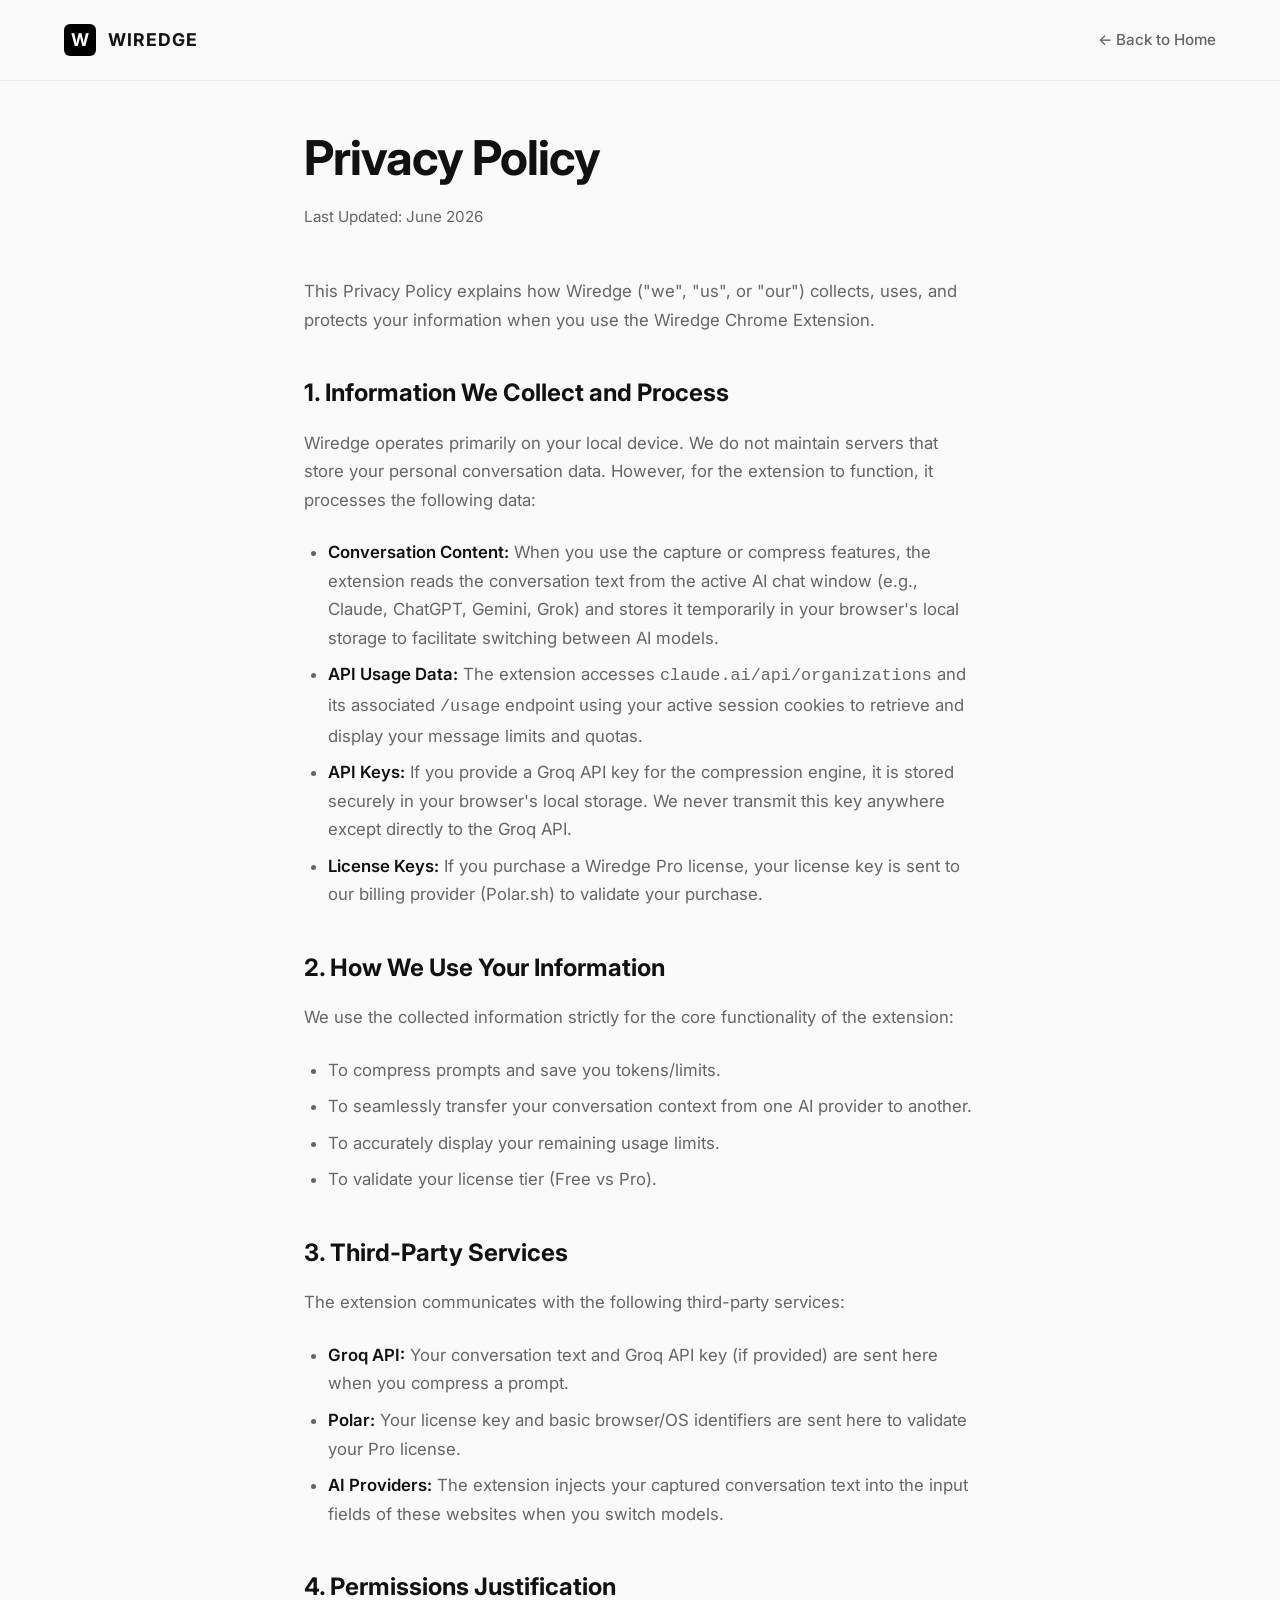
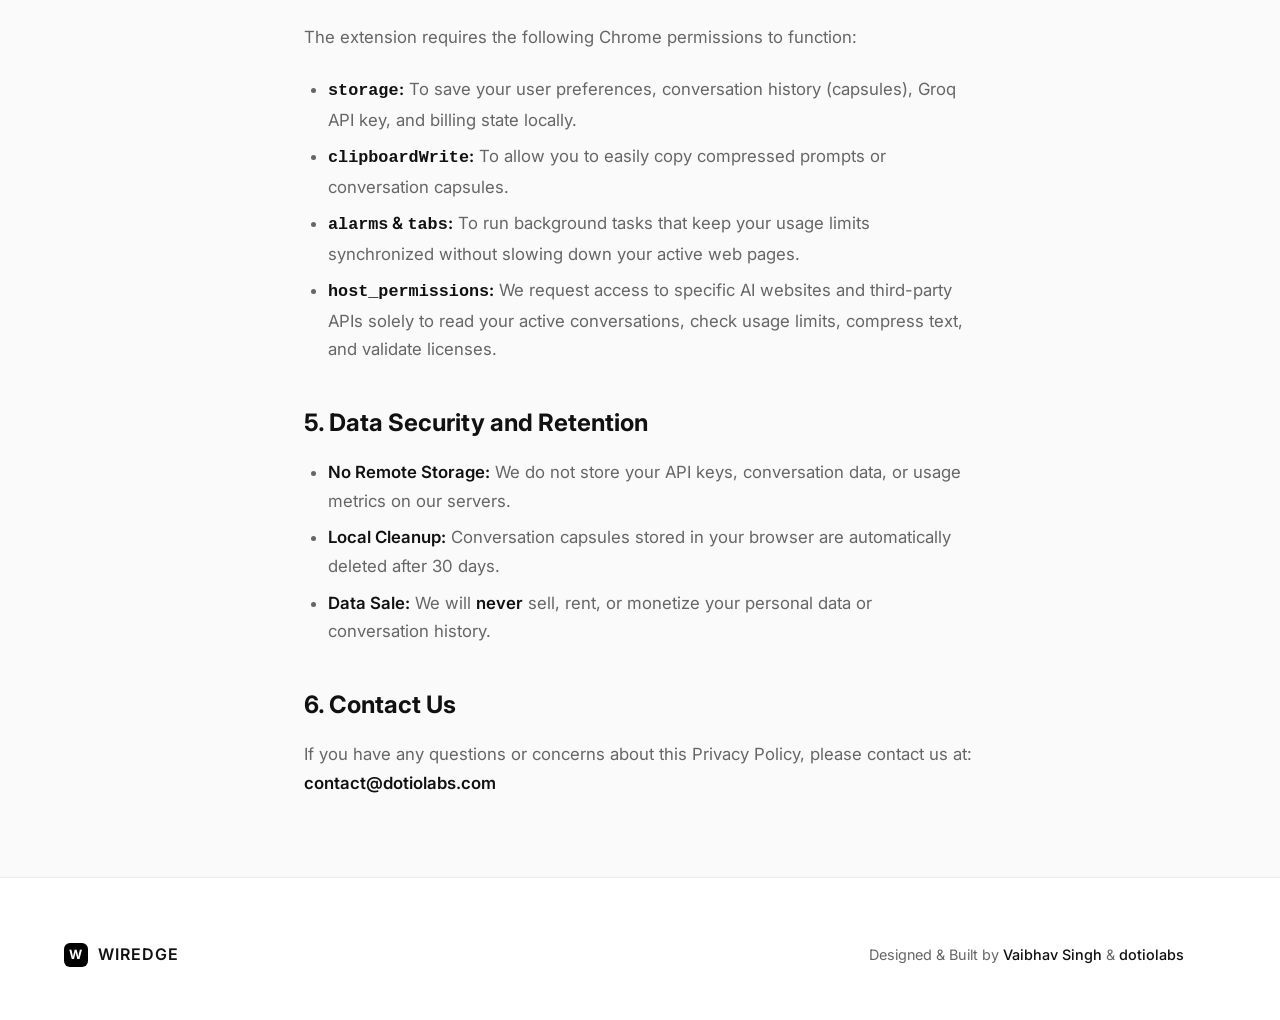
==== website/privacy.html @ f370d102 "Redesign: Studio aesthetic and Privacy Policy added" ====
<!DOCTYPE html>
<html lang="en">
<head>
    <meta charset="UTF-8">
    <meta name="viewport" content="width=device-width, initial-scale=1.0">
    <title>Privacy Policy | Wiredge</title>
    <link rel="preconnect" href="https://fonts.googleapis.com">
    <link rel="preconnect" href="https://fonts.gstatic.com" crossorigin>
    <link href="https://fonts.googleapis.com/css2?family=Inter:wght@300;400;500;600;700&display=swap" rel="stylesheet">
    <link rel="stylesheet" href="style.css">
    <style>
        .policy-container {
            max-width: 800px;
            margin: 120px auto 80px auto;
            padding: 0 5%;
        }
        .policy-container h1 {
            font-size: 3rem;
            margin-bottom: 0.5rem;
            letter-spacing: -1px;
        }
        .policy-date {
            color: var(--text-secondary);
            margin-bottom: 3rem;
            font-size: 0.95rem;
        }
        .policy-content h2 {
            font-size: 1.5rem;
            margin-top: 2.5rem;
            margin-bottom: 1rem;
            color: var(--text-primary);
        }
        .policy-content p, .policy-content ul {
            margin-bottom: 1.5rem;
            color: var(--text-secondary);
            font-size: 1.05rem;
            line-height: 1.7;
        }
        .policy-content ul {
            padding-left: 1.5rem;
        }
        .policy-content li {
            margin-bottom: 0.5rem;
        }
        .policy-content strong {
            color: var(--text-primary);
            font-weight: 600;
        }
    </style>
</head>
<body>
    <nav class="navbar">
        <div class="logo">
            <span class="logo-mark">W</span>
            <span class="logo-text">WIREDGE</span>
        </div>
        <div class="nav-links">
            <a href="index.html">← Back to Home</a>
        </div>
    </nav>

    <main class="policy-container">
        <h1>Privacy Policy</h1>
        <div class="policy-date">Last Updated: June 2026</div>
        
        <div class="policy-content">
            <p>This Privacy Policy explains how Wiredge ("we", "us", or "our") collects, uses, and protects your information when you use the Wiredge Chrome Extension.</p>

            <h2>1. Information We Collect and Process</h2>
            <p>Wiredge operates primarily on your local device. We do not maintain servers that store your personal conversation data. However, for the extension to function, it processes the following data:</p>
            <ul>
                <li><strong>Conversation Content:</strong> When you use the capture or compress features, the extension reads the conversation text from the active AI chat window (e.g., Claude, ChatGPT, Gemini, Grok) and stores it temporarily in your browser's local storage to facilitate switching between AI models.</li>
                <li><strong>API Usage Data:</strong> The extension accesses <code>claude.ai/api/organizations</code> and its associated <code>/usage</code> endpoint using your active session cookies to retrieve and display your message limits and quotas.</li>
                <li><strong>API Keys:</strong> If you provide a Groq API key for the compression engine, it is stored securely in your browser's local storage. We never transmit this key anywhere except directly to the Groq API.</li>
                <li><strong>License Keys:</strong> If you purchase a Wiredge Pro license, your license key is sent to our billing provider (Polar.sh) to validate your purchase.</li>
            </ul>

            <h2>2. How We Use Your Information</h2>
            <p>We use the collected information strictly for the core functionality of the extension:</p>
            <ul>
                <li>To compress prompts and save you tokens/limits.</li>
                <li>To seamlessly transfer your conversation context from one AI provider to another.</li>
                <li>To accurately display your remaining usage limits.</li>
                <li>To validate your license tier (Free vs Pro).</li>
            </ul>

            <h2>3. Third-Party Services</h2>
            <p>The extension communicates with the following third-party services:</p>
            <ul>
                <li><strong>Groq API:</strong> Your conversation text and Groq API key (if provided) are sent here when you compress a prompt.</li>
                <li><strong>Polar:</strong> Your license key and basic browser/OS identifiers are sent here to validate your Pro license.</li>
                <li><strong>AI Providers:</strong> The extension injects your captured conversation text into the input fields of these websites when you switch models.</li>
            </ul>

            <h2>4. Permissions Justification</h2>
            <p>The extension requires the following Chrome permissions to function:</p>
            <ul>
                <li><strong><code>storage</code>:</strong> To save your user preferences, conversation history (capsules), Groq API key, and billing state locally.</li>
                <li><strong><code>clipboardWrite</code>:</strong> To allow you to easily copy compressed prompts or conversation capsules.</li>
                <li><strong><code>alarms</code> & <code>tabs</code>:</strong> To run background tasks that keep your usage limits synchronized without slowing down your active web pages.</li>
                <li><strong><code>host_permissions</code>:</strong> We request access to specific AI websites and third-party APIs solely to read your active conversations, check usage limits, compress text, and validate licenses.</li>
            </ul>

            <h2>5. Data Security and Retention</h2>
            <ul>
                <li><strong>No Remote Storage:</strong> We do not store your API keys, conversation data, or usage metrics on our servers.</li>
                <li><strong>Local Cleanup:</strong> Conversation capsules stored in your browser are automatically deleted after 30 days.</li>
                <li><strong>Data Sale:</strong> We will <strong>never</strong> sell, rent, or monetize your personal data or conversation history.</li>
            </ul>

            <h2>6. Contact Us</h2>
            <p>If you have any questions or concerns about this Privacy Policy, please contact us at: <strong>contact@dotiolabs.com</strong></p>
        </div>
    </main>

    <footer class="footer">
        <div class="footer-content">
            <div class="footer-brand">
                <span class="logo-mark small">W</span> WIREDGE
            </div>
            <div class="footer-credits">
                Designed & Built by <strong>Vaibhav Singh</strong> & <strong>dotiolabs</strong>
            </div>
        </div>
    </footer>
</body>
</html>
---- website/style.css ----
:root {
    --bg-color: #FAFAFA;
    --card-bg: #FFFFFF;
    --card-border: #EAEAEA;
    --text-primary: #111111;
    --text-secondary: #666666;
    --accent-primary: #000000;
    --accent-secondary: #F3F3F3;
    --font-sans: 'Inter', 'Outfit', sans-serif;
    --font-mono: 'IBM Plex Mono', monospace;
    --shadow-sm: 0 4px 12px rgba(0, 0, 0, 0.04);
    --shadow-md: 0 12px 32px rgba(0, 0, 0, 0.06);
}

* {
    margin: 0;
    padding: 0;
    box-sizing: border-box;
}

body {
    font-family: var(--font-sans);
    background-color: var(--bg-color);
    color: var(--text-primary);
    line-height: 1.6;
    overflow-x: hidden;
    -webkit-font-smoothing: antialiased;
}

/* Navbar */
.navbar {
    display: flex;
    justify-content: space-between;
    align-items: center;
    padding: 1.5rem 5%;
    background: rgba(250, 250, 250, 0.9);
    backdrop-filter: blur(12px);
    position: fixed;
    width: 100%;
    top: 0;
    z-index: 100;
    border-bottom: 1px solid var(--card-border);
}

.logo {
    display: flex;
    align-items: center;
    gap: 12px;
}

.logo-mark {
    width: 32px;
    height: 32px;
    background: var(--accent-primary);
    border-radius: 6px;
    display: flex;
    align-items: center;
    justify-content: center;
    font-weight: 700;
    color: #FFFFFF;
    font-size: 1.1rem;
}

.logo-text {
    font-weight: 700;
    letter-spacing: 1px;
    font-size: 1.1rem;
}

.nav-links {
    display: flex;
    align-items: center;
    gap: 2.5rem;
}

.nav-links a {
    color: var(--text-secondary);
    text-decoration: none;
    font-weight: 500;
    font-size: 0.95rem;
    transition: color 0.2s;
}

.nav-links a:hover {
    color: var(--text-primary);
}

/* Buttons */
.btn-primary {
    background: var(--accent-primary);
    color: #FFFFFF !important;
    padding: 0.7rem 1.4rem;
    border-radius: 6px;
    text-decoration: none;
    font-weight: 500;
    transition: background 0.2s, transform 0.2s;
    border: 1px solid var(--accent-primary);
    display: inline-block;
}

.btn-primary:hover {
    background: #333333;
    transform: translateY(-1px);
}

.btn-secondary {
    background: var(--card-bg);
    color: var(--text-primary) !important;
    border: 1px solid var(--card-border);
    padding: 0.7rem 1.4rem;
    border-radius: 6px;
    text-decoration: none;
    font-weight: 500;
    transition: border-color 0.2s, background 0.2s;
    display: inline-block;
}

.btn-secondary:hover {
    border-color: #CCCCCC;
    background: var(--accent-secondary);
}

.large-btn {
    padding: 1rem 2rem;
    font-size: 1.05rem;
}

/* Hero Section */
.hero {
    min-height: 90vh;
    display: flex;
    align-items: center;
    justify-content: center;
    text-align: center;
    padding: 0 5%;
    padding-top: 100px;
    background: radial-gradient(circle at 50% -20%, #F4F4F4 0%, var(--bg-color) 60%);
}

.hero-content {
    max-width: 840px;
}

.badge-pill {
    display: inline-block;
    padding: 0.4rem 1rem;
    background: var(--accent-secondary);
    border: 1px solid var(--card-border);
    color: var(--text-secondary);
    border-radius: 50px;
    font-family: var(--font-mono);
    font-size: 0.85rem;
    margin-bottom: 2rem;
}

.hero h1 {
    font-size: 4rem;
    font-weight: 700;
    line-height: 1.1;
    margin-bottom: 1.5rem;
    letter-spacing: -1.5px;
    color: var(--text-primary);
}

.hero-subtext {
    font-size: 1.25rem;
    color: var(--text-secondary);
    margin-bottom: 3rem;
    font-weight: 400;
    max-width: 600px;
    margin-left: auto;
    margin-right: auto;
}

.hero-actions {
    display: flex;
    gap: 1rem;
    justify-content: center;
}

/* Features */
.features-section {
    padding: 8rem 5%;
    background: #FFFFFF;
    border-top: 1px solid var(--card-border);
    border-bottom: 1px solid var(--card-border);
}

.section-heading {
    text-align: center;
    margin-bottom: 5rem;
}

.section-heading h2 {
    font-size: 2.5rem;
    margin-bottom: 1rem;
    font-weight: 600;
    letter-spacing: -0.5px;
}

.section-heading p {
    color: var(--text-secondary);
    font-size: 1.15rem;
}

.features-grid {
    display: grid;
    grid-template-columns: repeat(auto-fit, minmax(280px, 1fr));
    gap: 2.5rem;
    max-width: 1200px;
    margin: 0 auto;
}

.feature-card {
    background: var(--bg-color);
    border: 1px solid var(--card-border);
    padding: 2.5rem;
    border-radius: 12px;
    transition: transform 0.3s, box-shadow 0.3s;
}

.feature-card:hover {
    transform: translateY(-4px);
    box-shadow: var(--shadow-sm);
}

.feature-icon {
    font-size: 2rem;
    margin-bottom: 1.5rem;
    color: var(--text-primary);
}

.feature-card h3 {
    font-size: 1.2rem;
    margin-bottom: 1rem;
    font-weight: 600;
}

.feature-card p {
    color: var(--text-secondary);
    font-size: 0.95rem;
    line-height: 1.7;
}

/* Install Section */
.install-section {
    padding: 8rem 5%;
    max-width: 1200px;
    margin: 0 auto;
}

.install-container {
    display: grid;
    grid-template-columns: 1fr 1fr;
    gap: 5rem;
    align-items: center;
}

.install-text h2 {
    font-size: 2.5rem;
    margin-bottom: 1rem;
    font-weight: 600;
    letter-spacing: -0.5px;
}

.install-text p {
    color: var(--text-secondary);
    margin-bottom: 3rem;
    font-size: 1.1rem;
}

.install-steps {
    list-style: none;
}

.install-steps li {
    margin-bottom: 1.8rem;
    display: flex;
    align-items: flex-start;
    gap: 1.2rem;
    font-size: 1.05rem;
    color: var(--text-secondary);
}

.install-steps code {
    background: var(--accent-secondary);
    padding: 2px 6px;
    border-radius: 4px;
    font-family: var(--font-mono);
    font-size: 0.9em;
    color: var(--text-primary);
    border: 1px solid var(--card-border);
}

.step-num {
    width: 32px;
    height: 32px;
    background: var(--card-bg);
    border: 1px solid var(--card-border);
    color: var(--text-primary);
    border-radius: 50%;
    display: flex;
    align-items: center;
    justify-content: center;
    font-weight: 600;
    flex-shrink: 0;
    font-size: 0.9rem;
    box-shadow: var(--shadow-sm);
}

/* Mock Browser */
.mock-browser {
    background: var(--card-bg);
    border-radius: 12px;
    border: 1px solid var(--card-border);
    overflow: hidden;
    box-shadow: var(--shadow-md);
}

.browser-head {
    background: var(--accent-secondary);
    padding: 12px 16px;
    display: flex;
    align-items: center;
    gap: 8px;
    border-bottom: 1px solid var(--card-border);
}

.dot {
    width: 10px; height: 10px; border-radius: 50%;
}
.dot.red { background: #E5E5E5; }
.dot.yellow { background: #E5E5E5; }
.dot.green { background: #E5E5E5; }

.url-bar {
    background: var(--card-bg);
    padding: 6px 16px;
    border-radius: 6px;
    margin-left: 12px;
    flex-grow: 1;
    font-family: var(--font-mono);
    font-size: 0.8rem;
    color: var(--text-secondary);
    border: 1px solid var(--card-border);
    text-align: center;
}

.browser-body {
    padding: 2.5rem;
}

.mock-ext-card {
    background: var(--bg-color);
    border: 1px solid var(--card-border);
    padding: 20px;
    border-radius: 8px;
    display: flex;
    align-items: center;
    gap: 16px;
}

.ext-icon {
    width: 48px; height: 48px;
    background: var(--accent-primary);
    border-radius: 8px;
    display: flex; align-items: center; justify-content: center;
    font-weight: 700; font-size: 1.5rem; color: #FFFFFF;
}

.ext-info {
    flex-grow: 1;
    display: flex; flex-direction: column; gap: 4px;
}

.ext-info strong { font-size: 1rem; font-weight: 600; }
.ext-info span { font-size: 0.8rem; color: var(--text-secondary); }

.toggle-switch {
    width: 36px; height: 20px;
    background: var(--accent-primary);
    border-radius: 20px;
    position: relative;
}

.toggle-switch::after {
    content: '';
    position: absolute;
    width: 16px; height: 16px;
    background: white;
    border-radius: 50%;
    top: 2px; right: 2px;
    box-shadow: 0 1px 3px rgba(0,0,0,0.2);
}

/* Footer */
.footer {
    border-top: 1px solid var(--card-border);
    padding: 4rem 5%;
    background: var(--card-bg);
}

.footer-content {
    max-width: 1200px;
    margin: 0 auto;
    display: flex;
    justify-content: space-between;
    align-items: center;
}

.footer-brand {
    display: flex; align-items: center; gap: 10px;
    font-weight: 600; letter-spacing: 1px;
}

.logo-mark.small {
    width: 24px; height: 24px; font-size: 0.8rem;
}

.footer-links {
    display: flex;
    gap: 2rem;
    align-items: center;
}

.footer-links a {
    color: var(--text-secondary);
    text-decoration: none;
    font-size: 0.9rem;
    transition: color 0.2s;
}

.footer-links a:hover {
    color: var(--text-primary);
}

.footer-credits {
    color: var(--text-secondary);
    font-size: 0.9rem;
    margin-right: 2rem;
}

.footer-credits strong {
    color: var(--text-primary);
    font-weight: 500;
}

.footer-socials {
    display: flex; gap: 1rem;
}

.social-link {
    color: var(--text-secondary);
    transition: color 0.2s;
}

.social-link:hover {
    color: var(--text-primary);
}

/* Responsive */
@media (max-width: 768px) {
    .hero h1 { font-size: 2.8rem; letter-spacing: -1px; }
    .install-container { grid-template-columns: 1fr; gap: 3rem; }
    .footer-content { flex-direction: column; gap: 2rem; text-align: center; }
    .footer-links { flex-direction: column; gap: 1rem; }
    .footer-credits { margin-right: 0; margin-bottom: 1rem; }
    .nav-links { display: none; }
}
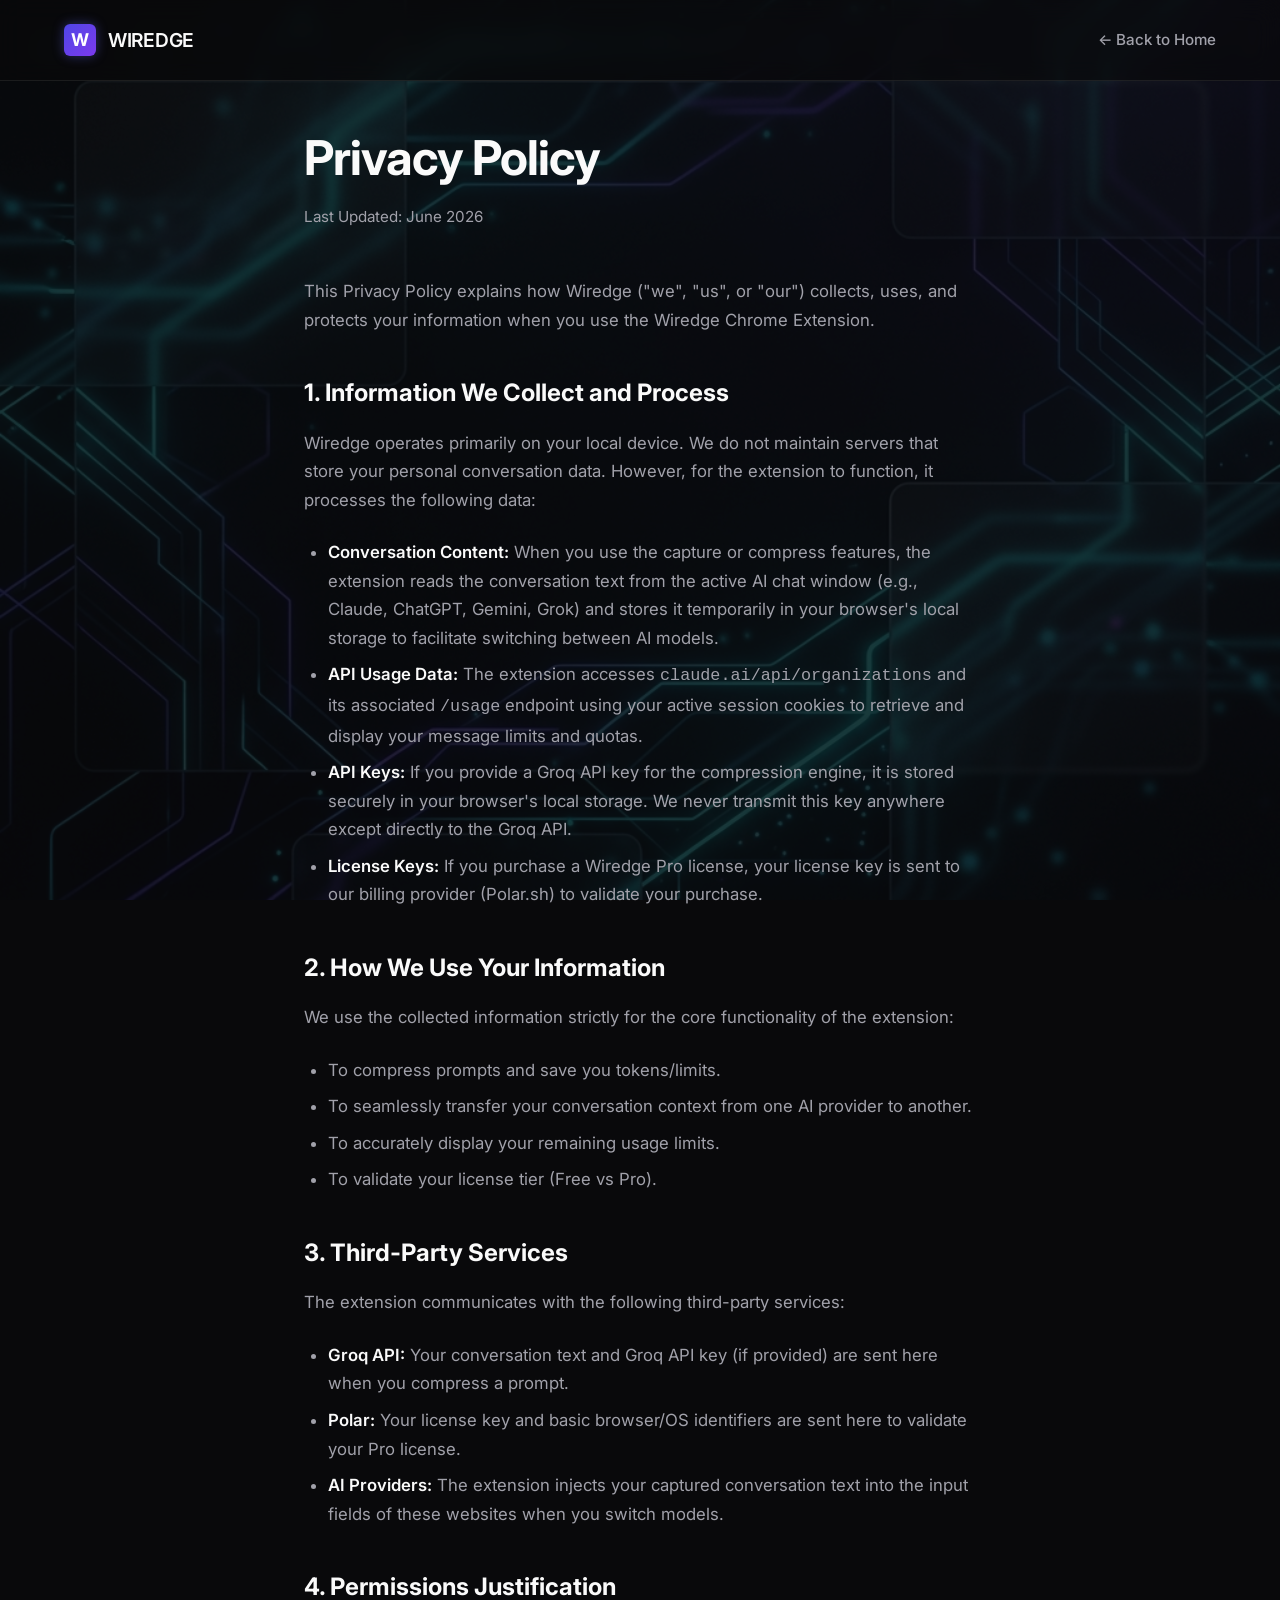
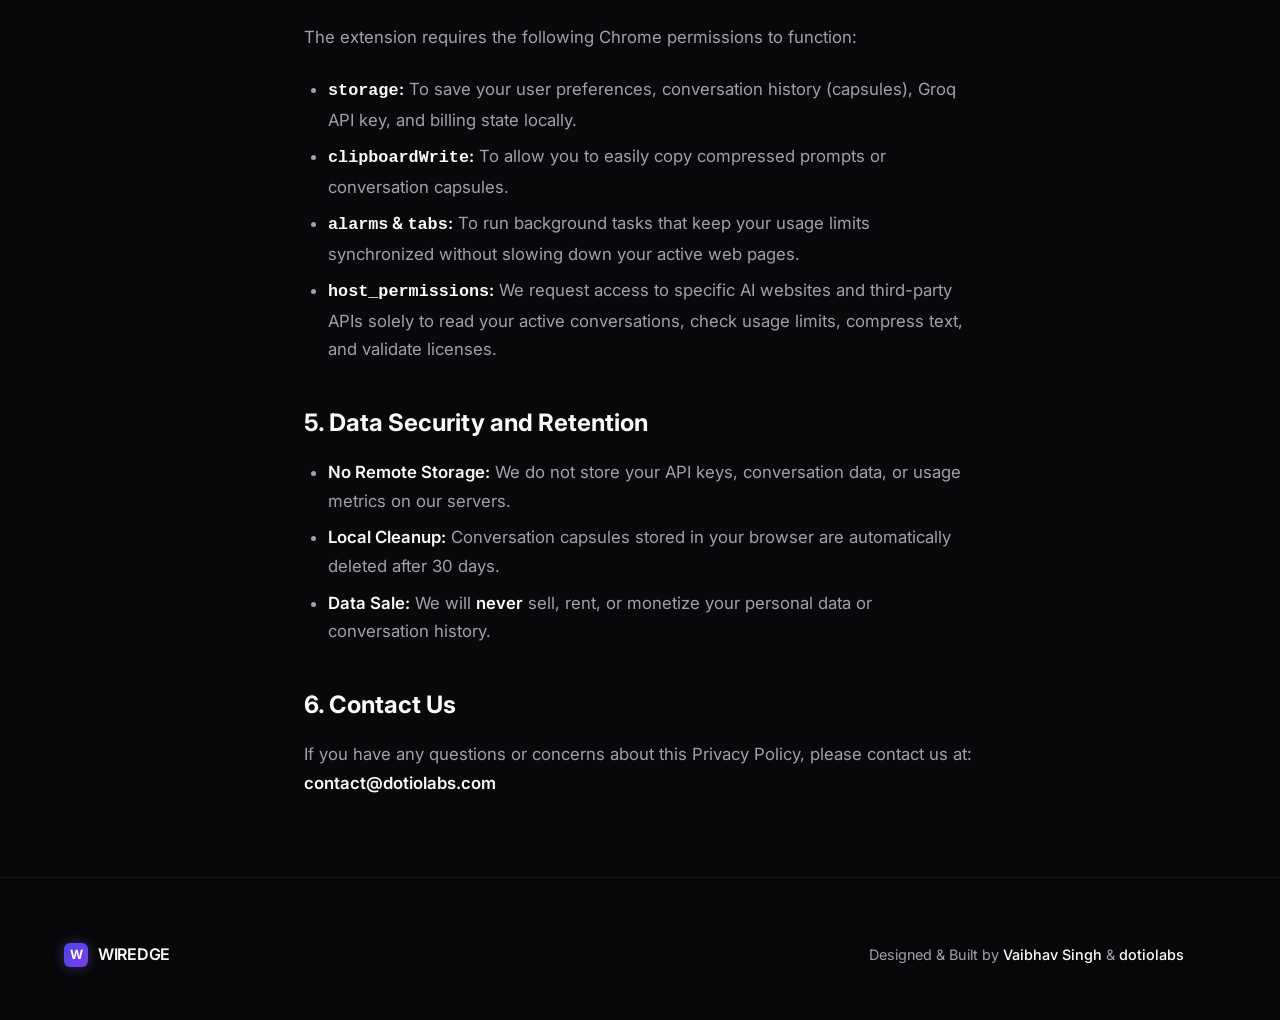
==== commit b57fe476: "Revert theme: Switch to dark glassmorphism matching extension UI" ====
--- a/website/privacy.html
+++ b/website/privacy.html
@@ -49,6 +49,7 @@
     </style>
 </head>
 <body>
+    <div class="glass-bg"></div>
     <nav class="navbar">
         <div class="logo">
             <span class="logo-mark">W</span>
--- a/website/style.css
+++ b/website/style.css
@@ -1,15 +1,14 @@
 :root {
-    --bg-color: #FAFAFA;
-    --card-bg: #FFFFFF;
-    --card-border: #EAEAEA;
-    --text-primary: #111111;
-    --text-secondary: #666666;
-    --accent-primary: #000000;
-    --accent-secondary: #F3F3F3;
-    --font-sans: 'Inter', 'Outfit', sans-serif;
-    --font-mono: 'IBM Plex Mono', monospace;
-    --shadow-sm: 0 4px 12px rgba(0, 0, 0, 0.04);
-    --shadow-md: 0 12px 32px rgba(0, 0, 0, 0.06);
+    --bg-color: #09090B;
+    --card-bg: rgba(17, 17, 19, 0.65);
+    --card-border: rgba(255, 255, 255, 0.08);
+    --text-primary: #FAFAFA;
+    --text-secondary: #A1A1AA;
+    --accent-indigo: #6366F1;
+    --gradient-primary: linear-gradient(135deg, #4F46E5 0%, #7C3AED 100%);
+    --font-sans: 'Inter', -apple-system, sans-serif;
+    --font-mono: 'JetBrains Mono', 'Fira Code', monospace;
+    --shadow-md: 0 10px 30px rgba(0, 0, 0, 0.4);
 }
 
 * {
@@ -27,14 +26,26 @@
     -webkit-font-smoothing: antialiased;
 }
 
+.glass-bg {
+    position: fixed;
+    top: 0; left: 0; right: 0; bottom: 0;
+    background-image: url('assets/hero-bg.png');
+    background-size: cover;
+    background-position: center;
+    opacity: 0.2;
+    z-index: -1;
+    pointer-events: none;
+}
+
 /* Navbar */
 .navbar {
     display: flex;
     justify-content: space-between;
     align-items: center;
     padding: 1.5rem 5%;
-    background: rgba(250, 250, 250, 0.9);
+    background: rgba(9, 9, 11, 0.7);
     backdrop-filter: blur(12px);
+    -webkit-backdrop-filter: blur(12px);
     position: fixed;
     width: 100%;
     top: 0;
@@ -51,7 +62,7 @@
 .logo-mark {
     width: 32px;
     height: 32px;
-    background: var(--accent-primary);
+    background: var(--gradient-primary);
     border-radius: 6px;
     display: flex;
     align-items: center;
@@ -59,12 +70,13 @@
     font-weight: 700;
     color: #FFFFFF;
     font-size: 1.1rem;
+    box-shadow: 0 0 12px rgba(99,102,241,0.4);
 }
 
 .logo-text {
-    font-weight: 700;
-    letter-spacing: 1px;
-    font-size: 1.1rem;
+    font-weight: 600;
+    letter-spacing: -0.3px;
+    font-size: 1.2rem;
 }
 
 .nav-links {
@@ -87,28 +99,30 @@
 
 /* Buttons */
 .btn-primary {
-    background: var(--accent-primary);
+    background: var(--gradient-primary);
     color: #FFFFFF !important;
     padding: 0.7rem 1.4rem;
-    border-radius: 6px;
+    border-radius: 8px;
     text-decoration: none;
-    font-weight: 500;
-    transition: background 0.2s, transform 0.2s;
-    border: 1px solid var(--accent-primary);
+    font-weight: 600;
+    transition: filter 0.2s, transform 0.1s;
+    border: none;
+    box-shadow: 0 4px 14px rgba(79,70,229,.3);
     display: inline-block;
+    letter-spacing: -0.1px;
 }
 
 .btn-primary:hover {
-    background: #333333;
+    filter: brightness(1.1);
     transform: translateY(-1px);
 }
 
 .btn-secondary {
-    background: var(--card-bg);
+    background: rgba(255,255,255,0.05);
     color: var(--text-primary) !important;
     border: 1px solid var(--card-border);
     padding: 0.7rem 1.4rem;
-    border-radius: 6px;
+    border-radius: 8px;
     text-decoration: none;
     font-weight: 500;
     transition: border-color 0.2s, background 0.2s;
@@ -116,8 +130,8 @@
 }
 
 .btn-secondary:hover {
-    border-color: #CCCCCC;
-    background: var(--accent-secondary);
+    border-color: rgba(255,255,255,0.14);
+    background: rgba(255,255,255,0.08);
 }
 
 .large-btn {
@@ -134,7 +148,6 @@
     text-align: center;
     padding: 0 5%;
     padding-top: 100px;
-    background: radial-gradient(circle at 50% -20%, #F4F4F4 0%, var(--bg-color) 60%);
 }
 
 .hero-content {
@@ -144,9 +157,9 @@
 .badge-pill {
     display: inline-block;
     padding: 0.4rem 1rem;
-    background: var(--accent-secondary);
-    border: 1px solid var(--card-border);
-    color: var(--text-secondary);
+    background: rgba(99, 102, 241, 0.1);
+    border: 1px solid rgba(99, 102, 241, 0.3);
+    color: #818CF8;
     border-radius: 50px;
     font-family: var(--font-mono);
     font-size: 0.85rem;
@@ -162,6 +175,12 @@
     color: var(--text-primary);
 }
 
+.gradient-text {
+    background: var(--gradient-primary);
+    -webkit-background-clip: text;
+    -webkit-text-fill-color: transparent;
+}
+
 .hero-subtext {
     font-size: 1.25rem;
     color: var(--text-secondary);
@@ -181,9 +200,17 @@
 /* Features */
 .features-section {
     padding: 8rem 5%;
-    background: #FFFFFF;
-    border-top: 1px solid var(--card-border);
-    border-bottom: 1px solid var(--card-border);
+    background: transparent;
+    position: relative;
+}
+
+.features-section::before {
+    content: '';
+    position: absolute;
+    top: 0; left: 0; right: 0; bottom: 0;
+    background: rgba(9,9,11,0.5);
+    backdrop-filter: blur(20px);
+    z-index: -1;
 }
 
 .section-heading {
@@ -206,28 +233,31 @@
 .features-grid {
     display: grid;
     grid-template-columns: repeat(auto-fit, minmax(280px, 1fr));
-    gap: 2.5rem;
+    gap: 1.5rem;
     max-width: 1200px;
     margin: 0 auto;
 }
 
 .feature-card {
-    background: var(--bg-color);
+    background: var(--card-bg);
     border: 1px solid var(--card-border);
     padding: 2.5rem;
-    border-radius: 12px;
-    transition: transform 0.3s, box-shadow 0.3s;
+    border-radius: 16px;
+    transition: transform 0.3s, border-color 0.3s;
+    backdrop-filter: blur(16px);
+    -webkit-backdrop-filter: blur(16px);
 }
 
 .feature-card:hover {
     transform: translateY(-4px);
-    box-shadow: var(--shadow-sm);
+    border-color: rgba(99,102,241,.3);
+    background: rgba(99,102,241,.06);
 }
 
 .feature-icon {
     font-size: 2rem;
     margin-bottom: 1.5rem;
-    color: var(--text-primary);
+    color: #818CF8;
 }
 
 .feature-card h3 {
@@ -247,6 +277,7 @@
     padding: 8rem 5%;
     max-width: 1200px;
     margin: 0 auto;
+    position: relative;
 }
 
 .install-container {
@@ -283,21 +314,21 @@
 }
 
 .install-steps code {
-    background: var(--accent-secondary);
+    background: rgba(255,255,255,0.05);
     padding: 2px 6px;
     border-radius: 4px;
     font-family: var(--font-mono);
     font-size: 0.9em;
-    color: var(--text-primary);
+    color: #818CF8;
     border: 1px solid var(--card-border);
 }
 
 .step-num {
     width: 32px;
     height: 32px;
-    background: var(--card-bg);
-    border: 1px solid var(--card-border);
-    color: var(--text-primary);
+    background: rgba(99,102,241,0.1);
+    border: 1px solid rgba(99,102,241,0.25);
+    color: #818CF8;
     border-radius: 50%;
     display: flex;
     align-items: center;
@@ -305,20 +336,20 @@
     font-weight: 600;
     flex-shrink: 0;
     font-size: 0.9rem;
-    box-shadow: var(--shadow-sm);
 }
 
 /* Mock Browser */
 .mock-browser {
-    background: var(--card-bg);
+    background: rgba(17, 17, 19, 0.8);
     border-radius: 12px;
     border: 1px solid var(--card-border);
     overflow: hidden;
     box-shadow: var(--shadow-md);
+    backdrop-filter: blur(20px);
 }
 
 .browser-head {
-    background: var(--accent-secondary);
+    background: rgba(9, 9, 11, 0.9);
     padding: 12px 16px;
     display: flex;
     align-items: center;
@@ -329,12 +360,12 @@
 .dot {
     width: 10px; height: 10px; border-radius: 50%;
 }
-.dot.red { background: #E5E5E5; }
-.dot.yellow { background: #E5E5E5; }
-.dot.green { background: #E5E5E5; }
+.dot.red { background: #EF4444; }
+.dot.yellow { background: #F59E0B; }
+.dot.green { background: #10B981; }
 
 .url-bar {
-    background: var(--card-bg);
+    background: rgba(255,255,255,0.05);
     padding: 6px 16px;
     border-radius: 6px;
     margin-left: 12px;
@@ -351,7 +382,7 @@
 }
 
 .mock-ext-card {
-    background: var(--bg-color);
+    background: rgba(255,255,255,0.03);
     border: 1px solid var(--card-border);
     padding: 20px;
     border-radius: 8px;
@@ -362,7 +393,7 @@
 
 .ext-icon {
     width: 48px; height: 48px;
-    background: var(--accent-primary);
+    background: var(--gradient-primary);
     border-radius: 8px;
     display: flex; align-items: center; justify-content: center;
     font-weight: 700; font-size: 1.5rem; color: #FFFFFF;
@@ -378,7 +409,7 @@
 
 .toggle-switch {
     width: 36px; height: 20px;
-    background: var(--accent-primary);
+    background: var(--accent-indigo);
     border-radius: 20px;
     position: relative;
 }
@@ -397,7 +428,8 @@
 .footer {
     border-top: 1px solid var(--card-border);
     padding: 4rem 5%;
-    background: var(--card-bg);
+    background: rgba(9, 9, 11, 0.8);
+    backdrop-filter: blur(12px);
 }
 
 .footer-content {
@@ -410,7 +442,7 @@
 
 .footer-brand {
     display: flex; align-items: center; gap: 10px;
-    font-weight: 600; letter-spacing: 1px;
+    font-weight: 600; letter-spacing: -0.3px;
 }
 
 .logo-mark.small {
@@ -455,7 +487,7 @@
 }
 
 .social-link:hover {
-    color: var(--text-primary);
+    color: #818CF8;
 }
 
 /* Responsive */
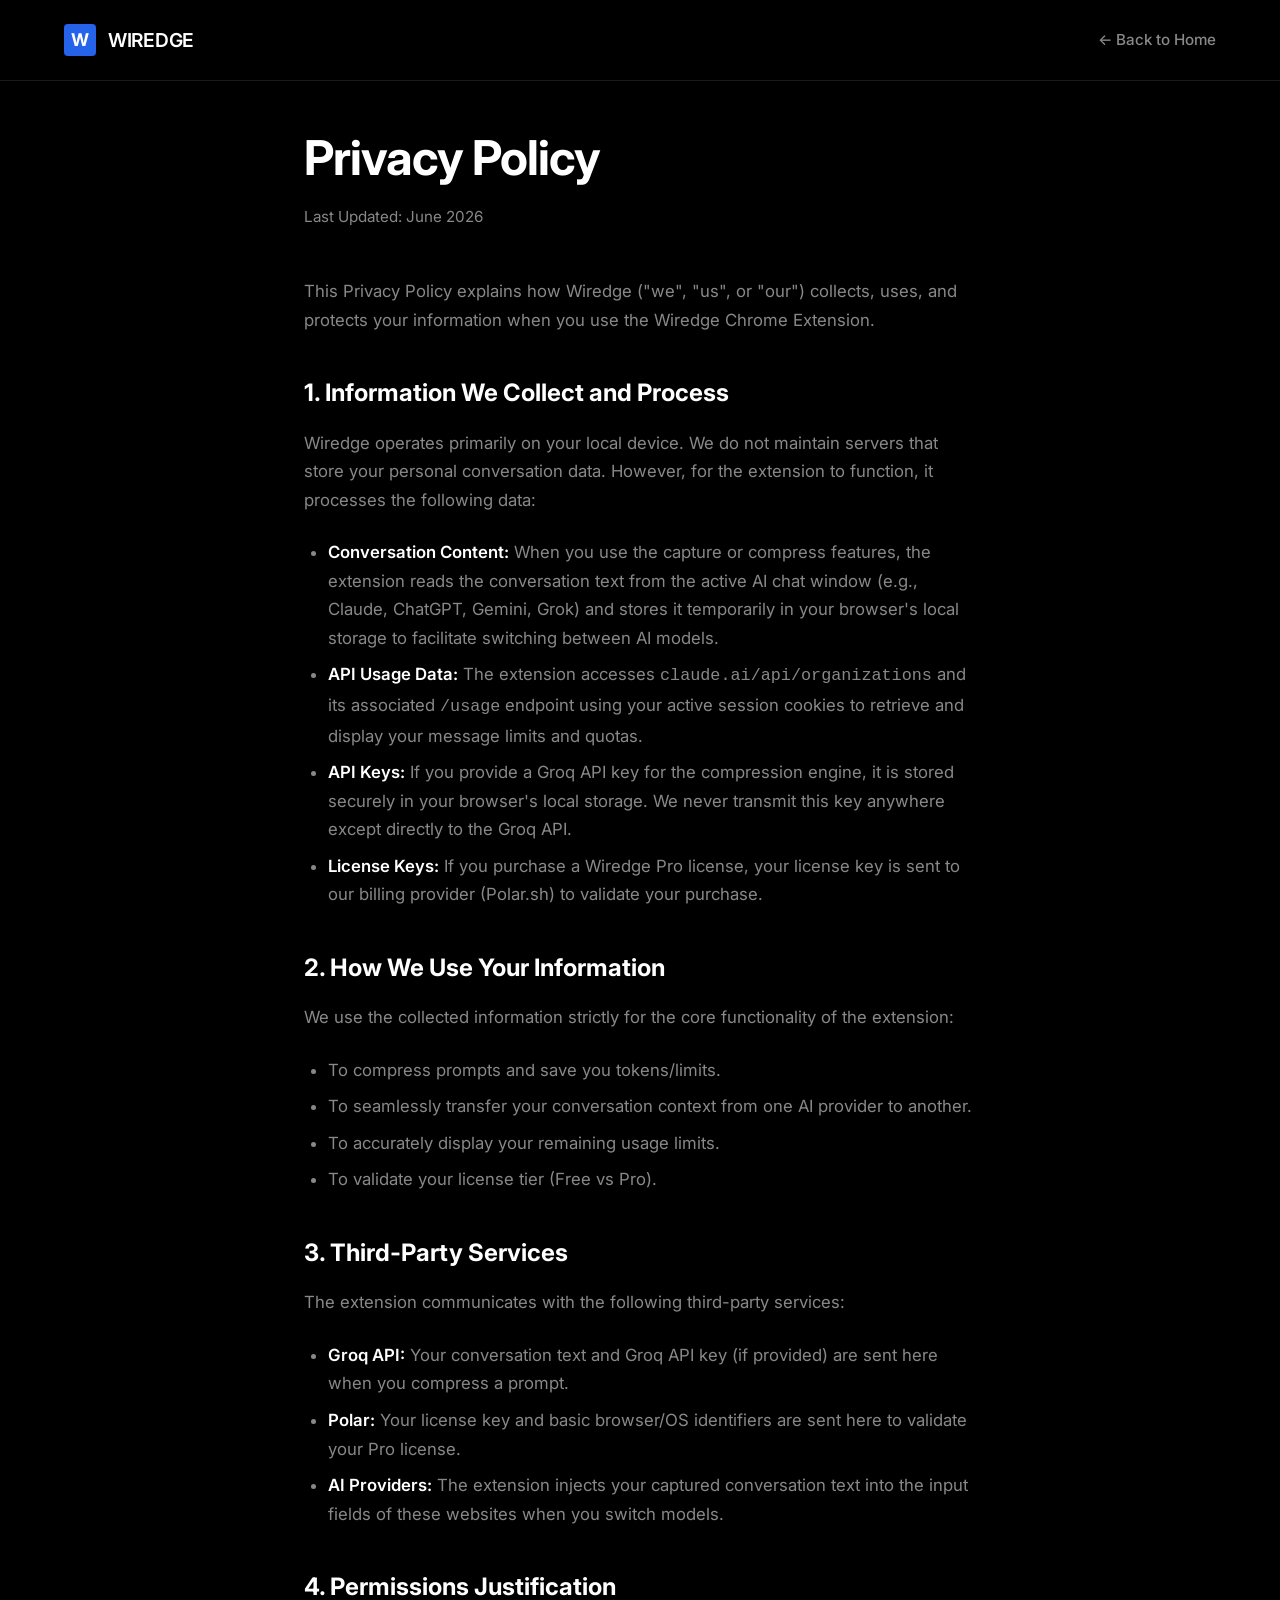
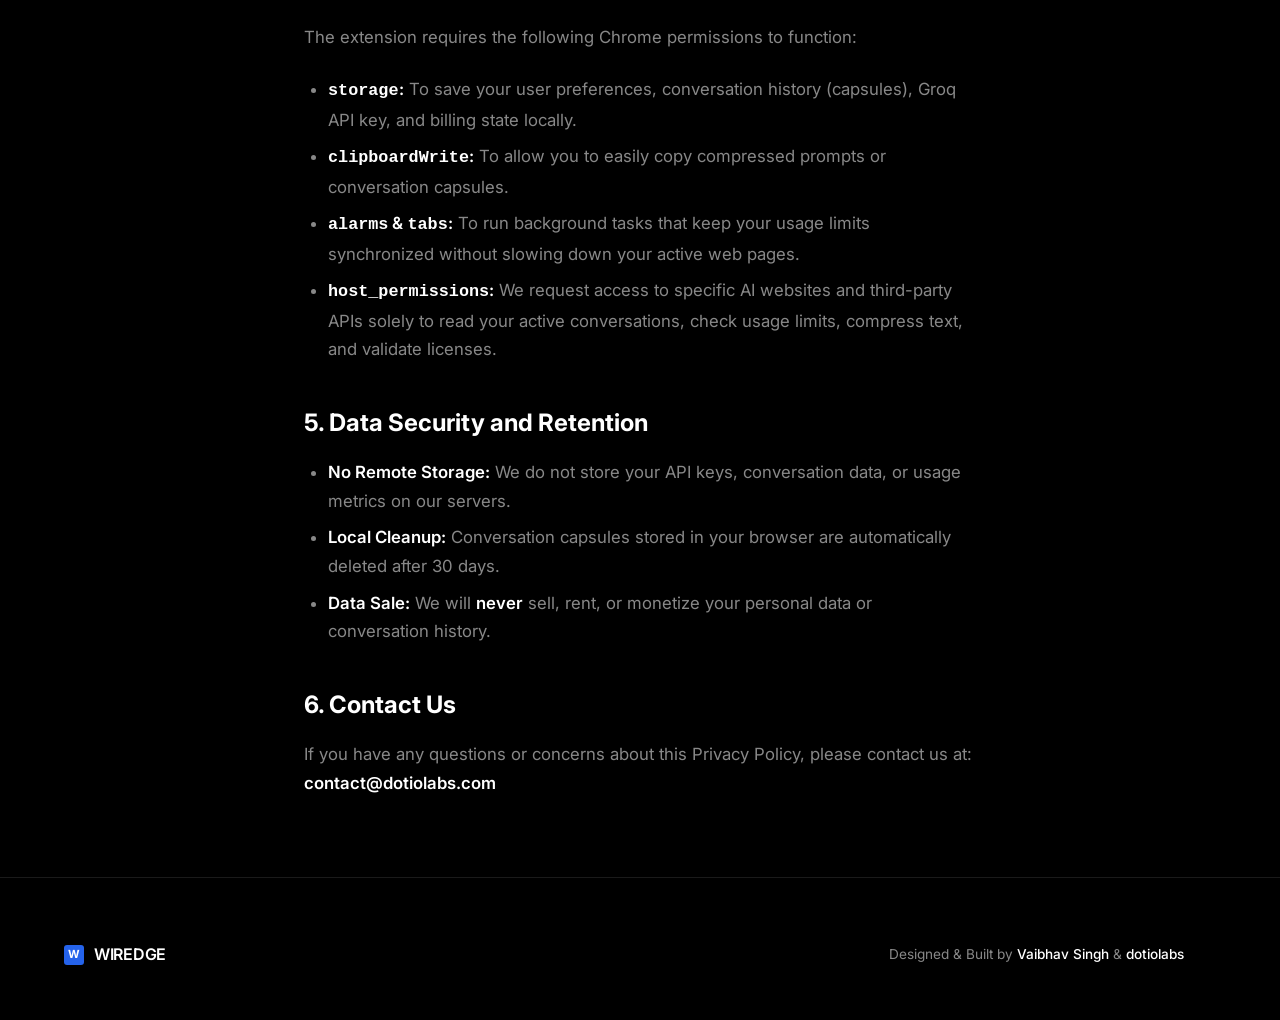
==== commit 0ba76504: "Redesign: Professional SaaS Dark Mode (Black and Blue)" ====
--- a/website/privacy.html
+++ b/website/privacy.html
@@ -49,7 +49,6 @@
     </style>
 </head>
 <body>
-    <div class="glass-bg"></div>
     <nav class="navbar">
         <div class="logo">
             <span class="logo-mark">W</span>
--- a/website/style.css
+++ b/website/style.css
@@ -1,14 +1,15 @@
 :root {
-    --bg-color: #09090B;
-    --card-bg: rgba(17, 17, 19, 0.65);
-    --card-border: rgba(255, 255, 255, 0.08);
-    --text-primary: #FAFAFA;
-    --text-secondary: #A1A1AA;
-    --accent-indigo: #6366F1;
-    --gradient-primary: linear-gradient(135deg, #4F46E5 0%, #7C3AED 100%);
+    --bg-color: #000000;
+    --card-bg: #0A0A0A;
+    --card-border: #1A1A1A;
+    --card-border-hover: #333333;
+    --text-primary: #FFFFFF;
+    --text-secondary: #888888;
+    --accent-blue: #2563EB;
+    --accent-blue-hover: #1D4ED8;
     --font-sans: 'Inter', -apple-system, sans-serif;
     --font-mono: 'JetBrains Mono', 'Fira Code', monospace;
-    --shadow-md: 0 10px 30px rgba(0, 0, 0, 0.4);
+    --shadow-md: 0 4px 24px rgba(0, 0, 0, 0.4);
 }
 
 * {
@@ -26,26 +27,13 @@
     -webkit-font-smoothing: antialiased;
 }
 
-.glass-bg {
-    position: fixed;
-    top: 0; left: 0; right: 0; bottom: 0;
-    background-image: url('assets/hero-bg.png');
-    background-size: cover;
-    background-position: center;
-    opacity: 0.2;
-    z-index: -1;
-    pointer-events: none;
-}
-
 /* Navbar */
 .navbar {
     display: flex;
     justify-content: space-between;
     align-items: center;
     padding: 1.5rem 5%;
-    background: rgba(9, 9, 11, 0.7);
-    backdrop-filter: blur(12px);
-    -webkit-backdrop-filter: blur(12px);
+    background: #000000;
     position: fixed;
     width: 100%;
     top: 0;
@@ -62,15 +50,14 @@
 .logo-mark {
     width: 32px;
     height: 32px;
-    background: var(--gradient-primary);
-    border-radius: 6px;
+    background: var(--accent-blue);
+    border-radius: 4px;
     display: flex;
     align-items: center;
     justify-content: center;
     font-weight: 700;
     color: #FFFFFF;
     font-size: 1.1rem;
-    box-shadow: 0 0 12px rgba(99,102,241,0.4);
 }
 
 .logo-text {
@@ -99,30 +86,29 @@
 
 /* Buttons */
 .btn-primary {
-    background: var(--gradient-primary);
+    background: var(--accent-blue);
     color: #FFFFFF !important;
     padding: 0.7rem 1.4rem;
-    border-radius: 8px;
+    border-radius: 6px;
     text-decoration: none;
-    font-weight: 600;
-    transition: filter 0.2s, transform 0.1s;
-    border: none;
-    box-shadow: 0 4px 14px rgba(79,70,229,.3);
+    font-weight: 500;
+    transition: background 0.2s, transform 0.1s;
+    border: 1px solid var(--accent-blue);
     display: inline-block;
     letter-spacing: -0.1px;
 }
 
 .btn-primary:hover {
-    filter: brightness(1.1);
-    transform: translateY(-1px);
+    background: var(--accent-blue-hover);
+    border-color: var(--accent-blue-hover);
 }
 
 .btn-secondary {
-    background: rgba(255,255,255,0.05);
+    background: #000000;
     color: var(--text-primary) !important;
     border: 1px solid var(--card-border);
     padding: 0.7rem 1.4rem;
-    border-radius: 8px;
+    border-radius: 6px;
     text-decoration: none;
     font-weight: 500;
     transition: border-color 0.2s, background 0.2s;
@@ -130,13 +116,13 @@
 }
 
 .btn-secondary:hover {
-    border-color: rgba(255,255,255,0.14);
-    background: rgba(255,255,255,0.08);
+    border-color: var(--card-border-hover);
+    background: #111111;
 }
 
 .large-btn {
-    padding: 1rem 2rem;
-    font-size: 1.05rem;
+    padding: 0.9rem 1.8rem;
+    font-size: 1rem;
 }
 
 /* Hero Section */
@@ -148,6 +134,7 @@
     text-align: center;
     padding: 0 5%;
     padding-top: 100px;
+    background: radial-gradient(circle at 50% -20%, #111111 0%, #000000 50%);
 }
 
 .hero-content {
@@ -156,13 +143,13 @@
 
 .badge-pill {
     display: inline-block;
-    padding: 0.4rem 1rem;
-    background: rgba(99, 102, 241, 0.1);
-    border: 1px solid rgba(99, 102, 241, 0.3);
-    color: #818CF8;
+    padding: 0.3rem 0.8rem;
+    background: #111111;
+    border: 1px solid var(--card-border);
+    color: var(--text-secondary);
     border-radius: 50px;
     font-family: var(--font-mono);
-    font-size: 0.85rem;
+    font-size: 0.8rem;
     margin-bottom: 2rem;
 }
 
@@ -175,14 +162,8 @@
     color: var(--text-primary);
 }
 
-.gradient-text {
-    background: var(--gradient-primary);
-    -webkit-background-clip: text;
-    -webkit-text-fill-color: transparent;
-}
-
 .hero-subtext {
-    font-size: 1.25rem;
+    font-size: 1.15rem;
     color: var(--text-secondary);
     margin-bottom: 3rem;
     font-weight: 400;
@@ -200,17 +181,8 @@
 /* Features */
 .features-section {
     padding: 8rem 5%;
-    background: transparent;
-    position: relative;
-}
-
-.features-section::before {
-    content: '';
-    position: absolute;
-    top: 0; left: 0; right: 0; bottom: 0;
-    background: rgba(9,9,11,0.5);
-    backdrop-filter: blur(20px);
-    z-index: -1;
+    background: #000000;
+    border-top: 1px solid var(--card-border);
 }
 
 .section-heading {
@@ -219,7 +191,7 @@
 }
 
 .section-heading h2 {
-    font-size: 2.5rem;
+    font-size: 2.2rem;
     margin-bottom: 1rem;
     font-weight: 600;
     letter-spacing: -0.5px;
@@ -227,13 +199,13 @@
 
 .section-heading p {
     color: var(--text-secondary);
-    font-size: 1.15rem;
+    font-size: 1.05rem;
 }
 
 .features-grid {
     display: grid;
     grid-template-columns: repeat(auto-fit, minmax(280px, 1fr));
-    gap: 1.5rem;
+    gap: 2rem;
     max-width: 1200px;
     margin: 0 auto;
 }
@@ -242,34 +214,31 @@
     background: var(--card-bg);
     border: 1px solid var(--card-border);
     padding: 2.5rem;
-    border-radius: 16px;
-    transition: transform 0.3s, border-color 0.3s;
-    backdrop-filter: blur(16px);
-    -webkit-backdrop-filter: blur(16px);
+    border-radius: 8px;
+    transition: transform 0.2s, border-color 0.2s;
 }
 
 .feature-card:hover {
-    transform: translateY(-4px);
-    border-color: rgba(99,102,241,.3);
-    background: rgba(99,102,241,.06);
+    border-color: var(--card-border-hover);
+    transform: translateY(-2px);
 }
 
 .feature-icon {
-    font-size: 2rem;
+    font-size: 1.8rem;
     margin-bottom: 1.5rem;
-    color: #818CF8;
+    color: var(--text-primary);
 }
 
 .feature-card h3 {
-    font-size: 1.2rem;
-    margin-bottom: 1rem;
+    font-size: 1.15rem;
+    margin-bottom: 0.8rem;
     font-weight: 600;
 }
 
 .feature-card p {
     color: var(--text-secondary);
     font-size: 0.95rem;
-    line-height: 1.7;
+    line-height: 1.6;
 }
 
 /* Install Section */
@@ -277,7 +246,7 @@
     padding: 8rem 5%;
     max-width: 1200px;
     margin: 0 auto;
-    position: relative;
+    border-top: 1px solid var(--card-border);
 }
 
 .install-container {
@@ -288,7 +257,7 @@
 }
 
 .install-text h2 {
-    font-size: 2.5rem;
+    font-size: 2.2rem;
     margin-bottom: 1rem;
     font-weight: 600;
     letter-spacing: -0.5px;
@@ -296,8 +265,8 @@
 
 .install-text p {
     color: var(--text-secondary);
-    margin-bottom: 3rem;
-    font-size: 1.1rem;
+    margin-bottom: 2.5rem;
+    font-size: 1.05rem;
 }
 
 .install-steps {
@@ -305,52 +274,51 @@
 }
 
 .install-steps li {
-    margin-bottom: 1.8rem;
+    margin-bottom: 1.5rem;
     display: flex;
     align-items: flex-start;
-    gap: 1.2rem;
-    font-size: 1.05rem;
+    gap: 1rem;
+    font-size: 1rem;
     color: var(--text-secondary);
 }
 
 .install-steps code {
-    background: rgba(255,255,255,0.05);
+    background: #111111;
     padding: 2px 6px;
     border-radius: 4px;
     font-family: var(--font-mono);
-    font-size: 0.9em;
-    color: #818CF8;
+    font-size: 0.85em;
+    color: var(--text-primary);
     border: 1px solid var(--card-border);
 }
 
 .step-num {
-    width: 32px;
-    height: 32px;
-    background: rgba(99,102,241,0.1);
-    border: 1px solid rgba(99,102,241,0.25);
-    color: #818CF8;
+    width: 28px;
+    height: 28px;
+    background: #111111;
+    border: 1px solid var(--card-border);
+    color: var(--text-primary);
     border-radius: 50%;
     display: flex;
     align-items: center;
     justify-content: center;
     font-weight: 600;
     flex-shrink: 0;
-    font-size: 0.9rem;
+    font-size: 0.85rem;
 }
 
 /* Mock Browser */
 .mock-browser {
-    background: rgba(17, 17, 19, 0.8);
-    border-radius: 12px;
+    background: var(--card-bg);
+    border-radius: 8px;
     border: 1px solid var(--card-border);
     overflow: hidden;
     box-shadow: var(--shadow-md);
-    backdrop-filter: blur(20px);
 }
 
 .browser-head {
-    background: rgba(9, 9, 11, 0.9);
-    padding: 12px 16px;
+    background: #000000;
+    padding: 10px 16px;
     display: flex;
     align-items: center;
     gap: 8px;
@@ -360,43 +328,43 @@
 .dot {
     width: 10px; height: 10px; border-radius: 50%;
 }
-.dot.red { background: #EF4444; }
-.dot.yellow { background: #F59E0B; }
-.dot.green { background: #10B981; }
+.dot.red { background: #333333; }
+.dot.yellow { background: #333333; }
+.dot.green { background: #333333; }
 
 .url-bar {
-    background: rgba(255,255,255,0.05);
+    background: #111111;
     padding: 6px 16px;
-    border-radius: 6px;
+    border-radius: 4px;
     margin-left: 12px;
     flex-grow: 1;
     font-family: var(--font-mono);
-    font-size: 0.8rem;
+    font-size: 0.75rem;
     color: var(--text-secondary);
     border: 1px solid var(--card-border);
     text-align: center;
 }
 
 .browser-body {
-    padding: 2.5rem;
+    padding: 2rem;
 }
 
 .mock-ext-card {
-    background: rgba(255,255,255,0.03);
-    border: 1px solid var(--card-border);
-    padding: 20px;
-    border-radius: 8px;
+    background: #000000;
+    border: 1px solid var(--card-border);
+    padding: 16px;
+    border-radius: 6px;
     display: flex;
     align-items: center;
     gap: 16px;
 }
 
 .ext-icon {
-    width: 48px; height: 48px;
-    background: var(--gradient-primary);
-    border-radius: 8px;
+    width: 40px; height: 40px;
+    background: var(--accent-blue);
+    border-radius: 6px;
     display: flex; align-items: center; justify-content: center;
-    font-weight: 700; font-size: 1.5rem; color: #FFFFFF;
+    font-weight: 700; font-size: 1.2rem; color: #FFFFFF;
 }
 
 .ext-info {
@@ -404,12 +372,12 @@
     display: flex; flex-direction: column; gap: 4px;
 }
 
-.ext-info strong { font-size: 1rem; font-weight: 600; }
+.ext-info strong { font-size: 0.95rem; font-weight: 600; }
 .ext-info span { font-size: 0.8rem; color: var(--text-secondary); }
 
 .toggle-switch {
-    width: 36px; height: 20px;
-    background: var(--accent-indigo);
+    width: 32px; height: 18px;
+    background: var(--accent-blue);
     border-radius: 20px;
     position: relative;
 }
@@ -417,7 +385,7 @@
 .toggle-switch::after {
     content: '';
     position: absolute;
-    width: 16px; height: 16px;
+    width: 14px; height: 14px;
     background: white;
     border-radius: 50%;
     top: 2px; right: 2px;
@@ -428,8 +396,7 @@
 .footer {
     border-top: 1px solid var(--card-border);
     padding: 4rem 5%;
-    background: rgba(9, 9, 11, 0.8);
-    backdrop-filter: blur(12px);
+    background: #000000;
 }
 
 .footer-content {
@@ -446,7 +413,7 @@
 }
 
 .logo-mark.small {
-    width: 24px; height: 24px; font-size: 0.8rem;
+    width: 20px; height: 20px; font-size: 0.7rem; border-radius: 3px;
 }
 
 .footer-links {
@@ -458,7 +425,7 @@
 .footer-links a {
     color: var(--text-secondary);
     text-decoration: none;
-    font-size: 0.9rem;
+    font-size: 0.85rem;
     transition: color 0.2s;
 }
 
@@ -468,7 +435,7 @@
 
 .footer-credits {
     color: var(--text-secondary);
-    font-size: 0.9rem;
+    font-size: 0.85rem;
     margin-right: 2rem;
 }
 
@@ -487,7 +454,7 @@
 }
 
 .social-link:hover {
-    color: #818CF8;
+    color: var(--text-primary);
 }
 
 /* Responsive */
